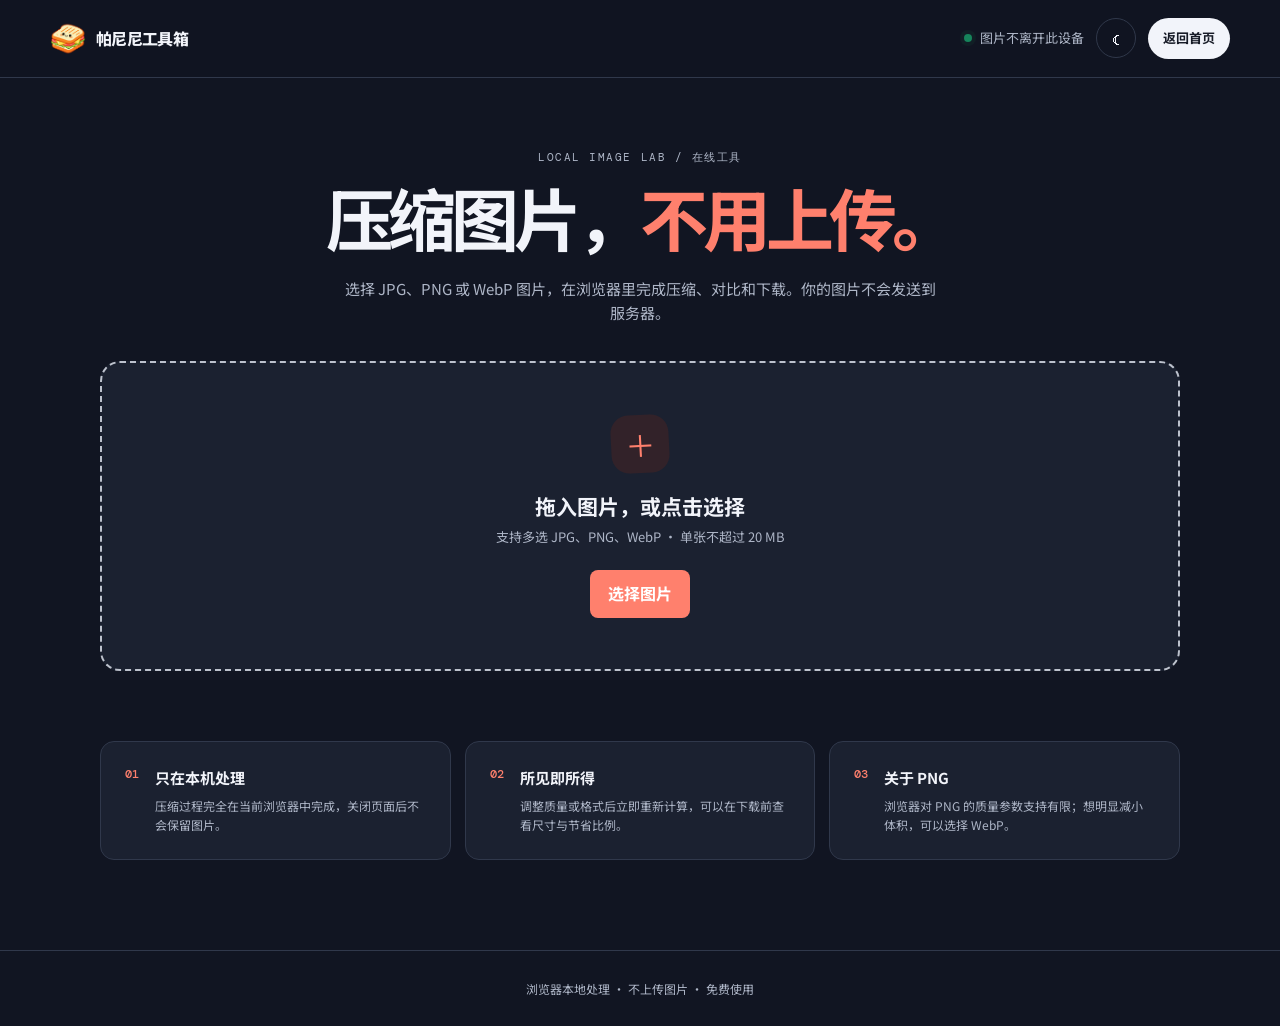
==== image-compressor/index.html @ 3cf8eb87 "Launch Panini tools hub" ====
<!doctype html>
<html lang="zh-CN" data-theme="dark">
<head>
  <meta charset="UTF-8"><meta name="viewport" content="width=device-width,initial-scale=1">
  <meta name="description" content="免费在线压缩 JPG、PNG 和 WebP 图片。图片仅在浏览器本地处理，不会上传服务器。">
  <title>在线图片压缩 · 帕尼尼工具箱</title>
  <link rel="icon" type="image/svg+xml" href="data:image/svg+xml,%3Csvg xmlns='http://www.w3.org/2000/svg' viewBox='0 0 64 64'%3E%3Crect width='64' height='64' rx='16' fill='%23d33f2b'/%3E%3Cpath d='M17 20h30v24H17z' fill='none' stroke='white' stroke-width='4'/%3E%3Cpath d='m20 40 9-10 7 7 5-6 6 9' fill='none' stroke='white' stroke-width='4'/%3E%3C/svg%3E">
  <link rel="preconnect" href="https://fonts.googleapis.com"><link rel="preconnect" href="https://fonts.gstatic.com" crossorigin>
  <link href="https://fonts.googleapis.com/css2?family=DM+Mono:wght@400;500&family=Noto+Sans+SC:wght@400;500;600;700;800&display=swap" rel="stylesheet"><link rel="stylesheet" href="style.css">
</head>
<body>
  <header class="tool-header"><a class="brand" href="../" aria-label="返回网站首页"><img src="../images/site-icon.png" alt=""><span>帕尼尼工具箱</span></a><div class="header-actions"><span class="privacy-badge"><i></i> 图片不离开此设备</span><button class="theme-toggle" type="button" aria-label="切换至白天模式"><span aria-hidden="true">☾</span></button><a class="back-link" href="../">返回首页</a></div></header>
  <main class="shell">
    <section class="intro"><p class="eyebrow">LOCAL IMAGE LAB / 在线工具</p><h1>压缩图片，<em>不用上传。</em></h1><p>选择 JPG、PNG 或 WebP 图片，在浏览器里完成压缩、对比和下载。你的图片不会发送到服务器。</p></section>
    <section class="workspace" aria-label="图片压缩工作区">
      <div class="drop-zone" id="dropZone" tabindex="0" role="button" aria-controls="fileInput"><input id="fileInput" type="file" accept="image/jpeg,image/png,image/webp" multiple><div class="drop-icon" aria-hidden="true">＋</div><h2>拖入图片，或点击选择</h2><p>支持多选 JPG、PNG、WebP · 单张不超过 20 MB</p><button class="select-button" type="button">选择图片</button></div>
      <div class="tool-panel" id="toolPanel" hidden>
        <div class="settings"><div class="setting"><div class="label-row"><label for="quality">压缩质量</label><output id="qualityValue" for="quality">80%</output></div><input id="quality" type="range" min="10" max="100" value="80"><div class="range-labels"><span>体积更小</span><span>画质更高</span></div></div><div class="setting"><label for="format">输出格式</label><select id="format"><option value="image/jpeg">JPEG · 通用</option><option value="image/webp">WebP · 体积更小</option><option value="image/png">PNG · 适合透明图</option></select></div><button class="add-more" id="addMore" type="button">＋ 继续添加</button></div>
        <div class="summary" aria-live="polite"><div><span>图片</span><strong id="fileCount">0 张</strong></div><div><span>原始大小</span><strong id="totalOriginal">0 B</strong></div><div><span>压缩后</span><strong id="totalCompressed">处理中</strong></div><div class="saved"><span>预计节省</span><strong id="totalSaved">—</strong></div></div>
        <div class="file-list" id="fileList"></div><div class="batch-actions"><button class="clear-button" id="clearAll" type="button">清空列表</button><button class="download-all" id="downloadAll" type="button">逐张下载全部图片</button></div>
      </div>
    </section>
    <section class="notes" aria-label="使用说明"><article><b>01</b><div><h2>只在本机处理</h2><p>压缩过程完全在当前浏览器中完成，关闭页面后不会保留图片。</p></div></article><article><b>02</b><div><h2>所见即所得</h2><p>调整质量或格式后立即重新计算，可以在下载前查看尺寸与节省比例。</p></div></article><article><b>03</b><div><h2>关于 PNG</h2><p>浏览器对 PNG 的质量参数支持有限；想明显减小体积，可以选择 WebP。</p></div></article></section>
  </main>
  <template id="fileCardTemplate"><article class="file-card"><div class="thumb-wrap"><img class="thumb" alt=""></div><div class="file-info"><div class="file-name-row"><h3 class="file-name"></h3><button class="remove" type="button" aria-label="移除图片">×</button></div><p class="dimensions"></p><div class="size-comparison"><span class="old-size"></span><i aria-hidden="true">→</i><strong class="new-size">处理中…</strong><em class="saving"></em></div><div class="progress"><span></span></div><p class="error" role="alert"></p></div><button class="download-one" type="button" disabled>下载</button></article></template>
  <footer>浏览器本地处理 · 不上传图片 · 免费使用</footer><script src="script.js"></script>
</body></html>
---- image-compressor/style.css ----
:root{--paper:#f8f7f4;--surface:#fff;--ink:#1b2030;--muted:#687083;--line:#e1e3e8;--accent:#d33f2b;--soft:#fff0eb;--navy:#16213c;--green:#16845b;--shadow:0 18px 50px #17203312}*{box-sizing:border-box}html{color-scheme:light}body{margin:0;background:var(--paper);color:var(--ink);font:16px/1.6 "Noto Sans SC",sans-serif}button,input,select{font:inherit}button{color:inherit}.tool-header{height:78px;padding:0 max(24px,calc((100vw - 1180px)/2));display:flex;align-items:center;justify-content:space-between;border-bottom:1px solid var(--line);background:#f8f7f4e8;backdrop-filter:blur(14px);position:sticky;top:0;z-index:10}.brand{display:flex;align-items:center;gap:10px;color:inherit;text-decoration:none;font-weight:800;letter-spacing:-.04em}.brand img{width:36px;height:36px}.header-actions{display:flex;align-items:center;gap:12px}.privacy-badge{display:flex;align-items:center;gap:8px;color:var(--muted);font-size:13px}.privacy-badge i{width:8px;height:8px;border-radius:50%;background:var(--green);box-shadow:0 0 0 4px #16845b18}.theme-toggle{width:40px;height:40px;border:1px solid var(--line);border-radius:50%;background:transparent;cursor:pointer}.back-link{padding:10px 15px;border-radius:999px;background:var(--ink);color:var(--paper);font-size:13px;font-weight:700;text-decoration:none}.shell{width:min(1080px,calc(100% - 40px));margin:auto}.intro{text-align:center;padding:72px 20px 36px}.eyebrow{margin:0 0 14px;color:var(--muted);font:11px "DM Mono",monospace;letter-spacing:.14em}.intro h1{margin:0;font-size:clamp(40px,6vw,68px);line-height:1.12;letter-spacing:-.075em}.intro h1 em{color:var(--accent);font-style:normal}.intro>p:last-child{max-width:600px;margin:22px auto 0;color:var(--muted);font-size:15px}.workspace{margin-bottom:70px}.drop-zone{min-height:310px;padding:44px 24px;display:flex;flex-direction:column;align-items:center;justify-content:center;border:2px dashed #bdc2cd;border-radius:20px;background:var(--surface);text-align:center;cursor:pointer;transition:.2s}.drop-zone:hover,.drop-zone.dragging,.drop-zone:focus-visible{border-color:var(--accent);background:var(--soft);outline:0}.drop-zone.dragging{transform:scale(1.008)}#fileInput{position:absolute;width:1px;height:1px;opacity:0;pointer-events:none}.drop-icon{width:58px;height:58px;display:grid;place-items:center;border-radius:18px;background:var(--soft);color:var(--accent);font-size:30px;transform:rotate(-3deg)}.drop-zone h2{margin:17px 0 4px;font-size:21px}.drop-zone p{margin:0;color:var(--muted);font-size:13px}.select-button{margin-top:22px;padding:11px 18px;border:0;border-radius:8px;background:var(--accent);color:#fff;font-weight:700;cursor:pointer}.tool-panel{border:1px solid var(--line);border-radius:20px;background:var(--surface);box-shadow:var(--shadow);overflow:hidden}.settings{padding:24px;display:grid;grid-template-columns:1.4fr .8fr auto;align-items:end;gap:24px;border-bottom:1px solid var(--line)}.setting label{display:block;margin-bottom:9px;font-size:13px;font-weight:700}.label-row{display:flex;justify-content:space-between}.label-row output{color:var(--accent);font:600 13px "DM Mono",monospace}.setting input{width:100%;accent-color:var(--accent)}.range-labels{display:flex;justify-content:space-between;color:var(--muted);font-size:10px}.setting select{width:100%;height:43px;padding:0 12px;border:1px solid var(--line);border-radius:8px;background:var(--paper);color:var(--ink)}.add-more{height:43px;padding:0 16px;border:1px solid var(--line);border-radius:8px;background:transparent;font-weight:700}.summary{display:grid;grid-template-columns:repeat(4,1fr);gap:1px;background:var(--line)}.summary div{padding:17px 22px;background:var(--paper)}.summary span,.summary strong{display:block}.summary span{color:var(--muted);font-size:11px}.summary strong{margin-top:2px;font:600 18px "DM Mono",monospace}.summary .saved strong{color:var(--green)}.file-list{padding:4px 24px}.file-card{min-height:128px;display:grid;grid-template-columns:100px 1fr auto;gap:18px;align-items:center;padding:20px 0;border-bottom:1px solid var(--line)}.thumb-wrap{width:100px;height:88px;border-radius:10px;overflow:hidden;background:var(--paper)}.thumb{width:100%;height:100%;object-fit:cover}.file-info{min-width:0}.file-name-row{display:flex;align-items:center}.file-name{margin:0;overflow:hidden;text-overflow:ellipsis;white-space:nowrap;font-size:15px}.remove{border:0;background:transparent;color:var(--muted);font-size:21px}.dimensions{margin:3px 0 7px;color:var(--muted);font-size:11px}.size-comparison{display:flex;align-items:center;gap:9px;font:12px "DM Mono",monospace}.old-size{color:var(--muted);text-decoration:line-through}.size-comparison i{font-style:normal}.saving{padding:2px 7px;border-radius:999px;background:#e9f8f1;color:var(--green);font:700 10px "Noto Sans SC"}.saving.negative{background:#fff0eb;color:var(--accent)}.progress{height:3px;margin-top:12px;overflow:hidden;background:var(--line)}.progress span{display:block;width:35%;height:100%;background:var(--accent);animation:loading .9s linear infinite}.ready .progress,.failed .progress{display:none}.error{margin:7px 0 0;color:var(--accent);font-size:12px}.download-one{padding:9px 15px;border:0;border-radius:8px;background:var(--navy);color:#fff;font-size:12px;font-weight:700}.download-one:disabled{opacity:.4}.batch-actions{padding:20px 24px;display:flex;justify-content:space-between;border-top:1px solid var(--line)}.clear-button,.download-all{padding:12px 18px;border-radius:8px;font-weight:700}.clear-button{border:1px solid var(--line);background:transparent}.download-all{border:0;background:var(--accent);color:#fff}.download-all:disabled{opacity:.45}.notes{display:grid;grid-template-columns:repeat(3,1fr);gap:14px;margin-bottom:90px}.notes article{display:flex;gap:16px;padding:24px;border:1px solid var(--line);border-radius:14px;background:var(--surface)}.notes b{color:var(--accent);font:500 12px "DM Mono"}.notes h2{margin:0 0 6px;font-size:15px}.notes p{margin:0;color:var(--muted);font-size:12px}footer{padding:28px;text-align:center;border-top:1px solid var(--line);color:var(--muted);font-size:12px}@keyframes loading{from{transform:translateX(-100%)}to{transform:translateX(300%)}}html[data-theme=dark]{color-scheme:dark;--paper:#111522;--surface:#1b2130;--ink:#f2f4fa;--muted:#aeb6c7;--line:#30384b;--accent:#ff806d;--soft:#322229;--navy:#f2f4fa;--shadow:none}html[data-theme=dark] .tool-header{background:#111522e8}html[data-theme=dark] .back-link,html[data-theme=dark] .download-one{color:#171b27}@media(max-width:760px){.tool-header{height:68px;padding:0 16px}.brand span,.privacy-badge{display:none}.shell{width:min(100% - 24px,600px)}.intro{padding:48px 8px 28px}.intro h1{font-size:42px}.settings{grid-template-columns:1fr}.summary{grid-template-columns:1fr 1fr}.file-card{grid-template-columns:76px 1fr}.thumb-wrap{width:76px;height:76px}.download-one{grid-column:2;width:max-content}.notes{grid-template-columns:1fr}.clear-button,.download-all{flex:1}.size-comparison{flex-wrap:wrap}}@media(max-width:420px){.intro h1{font-size:36px}.back-link{display:none}.batch-actions{flex-direction:column}}@media(prefers-reduced-motion:reduce){*{animation:none!important;transition:none!important}}
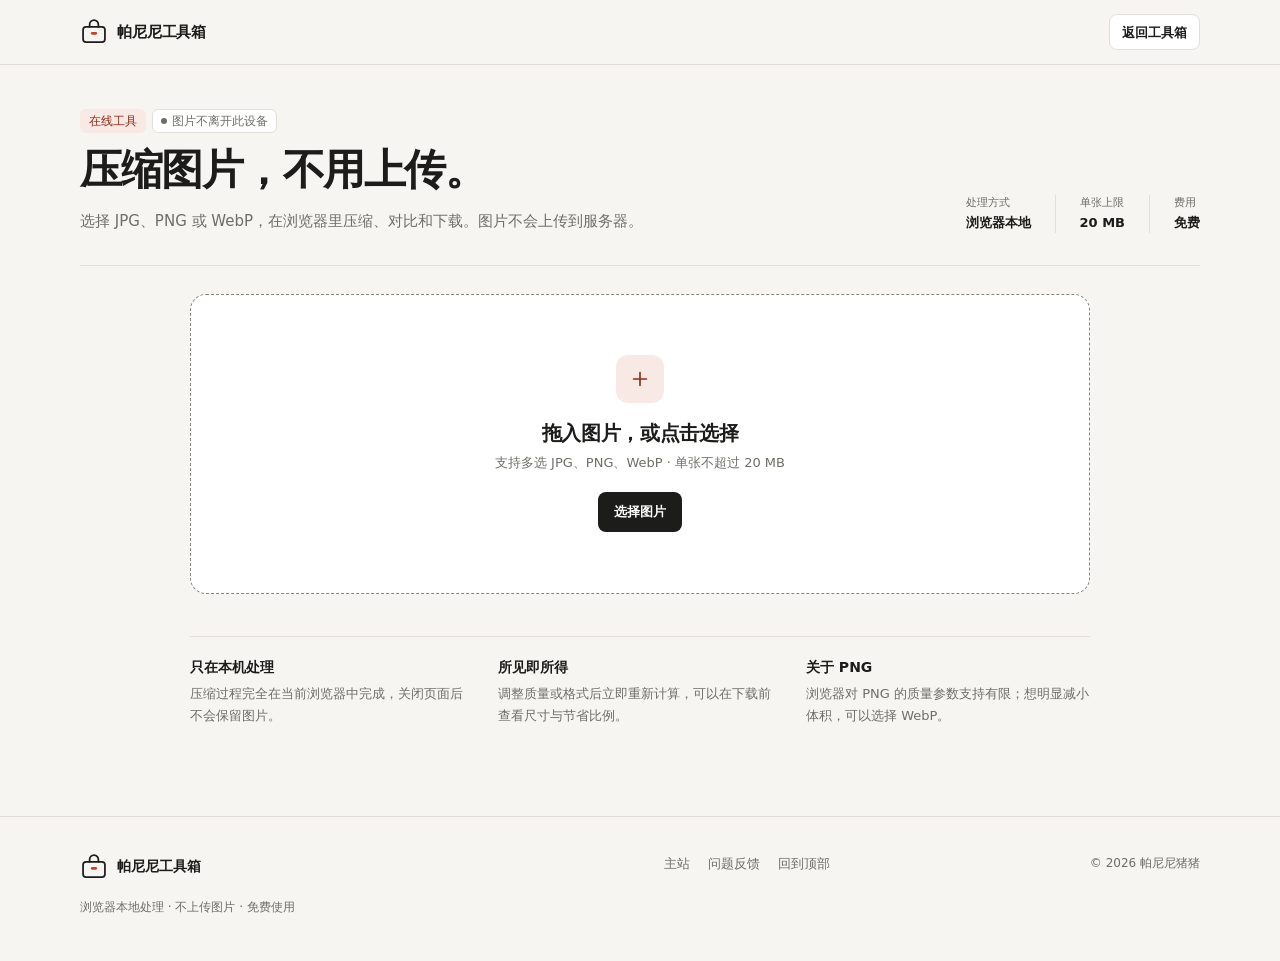
==== commit cb5b3da4: "Redesign toolbox: unified catalog, direct external download card, relative paths" ====
--- a/image-compressor/index.html
+++ b/image-compressor/index.html
@@ -1,27 +1,177 @@
 <!doctype html>
-<html lang="zh-CN" data-theme="dark">
+<html lang="zh-CN">
 <head>
-  <meta charset="UTF-8"><meta name="viewport" content="width=device-width,initial-scale=1">
+  <meta charset="utf-8">
+  <meta name="viewport" content="width=device-width, initial-scale=1">
+  <meta name="theme-color" content="#f6f5f1">
   <meta name="description" content="免费在线压缩 JPG、PNG 和 WebP 图片。图片仅在浏览器本地处理，不会上传服务器。">
-  <title>在线图片压缩 · 帕尼尼工具箱</title>
-  <link rel="icon" type="image/svg+xml" href="data:image/svg+xml,%3Csvg xmlns='http://www.w3.org/2000/svg' viewBox='0 0 64 64'%3E%3Crect width='64' height='64' rx='16' fill='%23d33f2b'/%3E%3Cpath d='M17 20h30v24H17z' fill='none' stroke='white' stroke-width='4'/%3E%3Cpath d='m20 40 9-10 7 7 5-6 6 9' fill='none' stroke='white' stroke-width='4'/%3E%3C/svg%3E">
-  <link rel="preconnect" href="https://fonts.googleapis.com"><link rel="preconnect" href="https://fonts.gstatic.com" crossorigin>
-  <link href="https://fonts.googleapis.com/css2?family=DM+Mono:wght@400;500&family=Noto+Sans+SC:wght@400;500;600;700;800&display=swap" rel="stylesheet"><link rel="stylesheet" href="style.css">
+  <title>本地图片压缩 · 帕尼尼工具箱</title>
+  <link rel="icon" type="image/svg+xml" href="../assets/favicon.svg">
+  <link rel="stylesheet" href="../assets/base.css">
+  <link rel="stylesheet" href="style.css">
 </head>
-<body>
-  <header class="tool-header"><a class="brand" href="../" aria-label="返回网站首页"><img src="../images/site-icon.png" alt=""><span>帕尼尼工具箱</span></a><div class="header-actions"><span class="privacy-badge"><i></i> 图片不离开此设备</span><button class="theme-toggle" type="button" aria-label="切换至白天模式"><span aria-hidden="true">☾</span></button><a class="back-link" href="../">返回首页</a></div></header>
-  <main class="shell">
-    <section class="intro"><p class="eyebrow">LOCAL IMAGE LAB / 在线工具</p><h1>压缩图片，<em>不用上传。</em></h1><p>选择 JPG、PNG 或 WebP 图片，在浏览器里完成压缩、对比和下载。你的图片不会发送到服务器。</p></section>
-    <section class="workspace" aria-label="图片压缩工作区">
-      <div class="drop-zone" id="dropZone" tabindex="0" role="button" aria-controls="fileInput"><input id="fileInput" type="file" accept="image/jpeg,image/png,image/webp" multiple><div class="drop-icon" aria-hidden="true">＋</div><h2>拖入图片，或点击选择</h2><p>支持多选 JPG、PNG、WebP · 单张不超过 20 MB</p><button class="select-button" type="button">选择图片</button></div>
+<body id="top">
+  <a class="skip-link" href="#workspace">跳到压缩工具</a>
+
+  <header class="site-header">
+    <div class="container">
+      <a class="brand" href="../" aria-label="帕尼尼工具箱首页">
+        <svg class="brand-mark" viewBox="0 0 32 32" fill="none" aria-hidden="true" focusable="false">
+          <rect x="3.5" y="10" width="25" height="17.5" rx="3.5" stroke="currentColor" stroke-width="2"/>
+          <path d="M11 10V7.5a5 5 0 0 1 10 0V10" stroke="currentColor" stroke-width="2" stroke-linecap="round"/>
+          <rect class="latch" x="12.5" y="16" width="7" height="3" rx="1.5"/>
+        </svg>
+        <span>帕尼尼工具箱</span>
+      </a>
+
+      <div class="header-right">
+        <a class="btn btn-secondary btn-sm" href="../">返回工具箱</a>
+      </div>
+    </div>
+  </header>
+
+  <main class="container tool-page">
+    <section class="tool-intro" aria-labelledby="tool-title">
+      <div class="tool-intro-copy">
+        <div class="tool-badges">
+          <span class="badge badge-accent">在线工具</span>
+          <span class="badge badge-dot">图片不离开此设备</span>
+        </div>
+        <h1 id="tool-title">压缩图片，不用上传。</h1>
+        <p>选择 JPG、PNG 或 WebP，在浏览器里压缩、对比和下载。图片不会上传到服务器。</p>
+      </div>
+      <dl class="tool-facts">
+        <div>
+          <dt>处理方式</dt>
+          <dd>浏览器本地</dd>
+        </div>
+        <div>
+          <dt>单张上限</dt>
+          <dd>20 MB</dd>
+        </div>
+        <div>
+          <dt>费用</dt>
+          <dd>免费</dd>
+        </div>
+      </dl>
+    </section>
+
+    <section class="workspace" id="workspace" aria-label="图片压缩工作区">
+      <div class="drop-zone" id="dropZone" tabindex="0" role="button" aria-controls="fileInput" aria-label="选择 JPG、PNG 或 WebP 图片">
+        <input id="fileInput" class="sr-only" type="file" name="images" accept="image/jpeg,image/png,image/webp" multiple tabindex="-1" aria-label="选择图片文件">
+        <span class="drop-icon" aria-hidden="true">
+          <svg viewBox="0 0 24 24" fill="none" stroke="currentColor" stroke-width="1.8" stroke-linecap="round" stroke-linejoin="round">
+            <path d="M12 5v14"></path>
+            <path d="M5 12h14"></path>
+          </svg>
+        </span>
+        <h2>拖入图片，或点击选择</h2>
+        <p>支持多选 JPG、PNG、WebP · 单张不超过 20 MB</p>
+        <span class="drop-cta" aria-hidden="true">选择图片</span>
+      </div>
+
       <div class="tool-panel" id="toolPanel" hidden>
-        <div class="settings"><div class="setting"><div class="label-row"><label for="quality">压缩质量</label><output id="qualityValue" for="quality">80%</output></div><input id="quality" type="range" min="10" max="100" value="80"><div class="range-labels"><span>体积更小</span><span>画质更高</span></div></div><div class="setting"><label for="format">输出格式</label><select id="format"><option value="image/jpeg">JPEG · 通用</option><option value="image/webp">WebP · 体积更小</option><option value="image/png">PNG · 适合透明图</option></select></div><button class="add-more" id="addMore" type="button">＋ 继续添加</button></div>
-        <div class="summary" aria-live="polite"><div><span>图片</span><strong id="fileCount">0 张</strong></div><div><span>原始大小</span><strong id="totalOriginal">0 B</strong></div><div><span>压缩后</span><strong id="totalCompressed">处理中</strong></div><div class="saved"><span>预计节省</span><strong id="totalSaved">—</strong></div></div>
-        <div class="file-list" id="fileList"></div><div class="batch-actions"><button class="clear-button" id="clearAll" type="button">清空列表</button><button class="download-all" id="downloadAll" type="button">逐张下载全部图片</button></div>
+        <div class="settings">
+          <div class="setting">
+            <div class="label-row">
+              <label for="quality">压缩质量</label>
+              <output id="qualityValue" for="quality">80%</output>
+            </div>
+            <input id="quality" name="quality" type="range" min="10" max="100" value="80">
+            <div class="range-labels">
+              <span>体积更小</span>
+              <span>画质更高</span>
+            </div>
+          </div>
+          <div class="setting">
+            <label for="format">输出格式</label>
+            <select id="format" name="format">
+              <option value="image/jpeg">JPEG · 通用</option>
+              <option value="image/webp">WebP · 体积更小</option>
+              <option value="image/png">PNG · 适合透明图</option>
+            </select>
+          </div>
+          <button class="btn btn-secondary add-more" id="addMore" type="button">＋ 继续添加</button>
+        </div>
+
+        <h2 class="sr-only">压缩结果</h2>
+
+        <div class="summary" aria-live="polite">
+          <div><span>图片</span><strong id="fileCount">0 张</strong></div>
+          <div><span>原始大小</span><strong id="totalOriginal">0 B</strong></div>
+          <div><span>压缩后</span><strong id="totalCompressed">处理中</strong></div>
+          <div><span>预计节省</span><strong id="totalSaved">—</strong></div>
+        </div>
+
+        <div class="file-list" id="fileList"></div>
+
+        <div class="batch-actions">
+          <button class="btn btn-ghost clear-button" id="clearAll" type="button">清空列表</button>
+          <button class="btn btn-primary download-all" id="downloadAll" type="button" disabled>逐张下载全部图片</button>
+        </div>
       </div>
     </section>
-    <section class="notes" aria-label="使用说明"><article><b>01</b><div><h2>只在本机处理</h2><p>压缩过程完全在当前浏览器中完成，关闭页面后不会保留图片。</p></div></article><article><b>02</b><div><h2>所见即所得</h2><p>调整质量或格式后立即重新计算，可以在下载前查看尺寸与节省比例。</p></div></article><article><b>03</b><div><h2>关于 PNG</h2><p>浏览器对 PNG 的质量参数支持有限；想明显减小体积，可以选择 WebP。</p></div></article></section>
+
+    <section class="notes" aria-label="使用说明">
+      <article>
+        <h2>只在本机处理</h2>
+        <p>压缩过程完全在当前浏览器中完成，关闭页面后不会保留图片。</p>
+      </article>
+      <article>
+        <h2>所见即所得</h2>
+        <p>调整质量或格式后立即重新计算，可以在下载前查看尺寸与节省比例。</p>
+      </article>
+      <article>
+        <h2>关于 PNG</h2>
+        <p>浏览器对 PNG 的质量参数支持有限；想明显减小体积，可以选择 WebP。</p>
+      </article>
+    </section>
   </main>
-  <template id="fileCardTemplate"><article class="file-card"><div class="thumb-wrap"><img class="thumb" alt=""></div><div class="file-info"><div class="file-name-row"><h3 class="file-name"></h3><button class="remove" type="button" aria-label="移除图片">×</button></div><p class="dimensions"></p><div class="size-comparison"><span class="old-size"></span><i aria-hidden="true">→</i><strong class="new-size">处理中…</strong><em class="saving"></em></div><div class="progress"><span></span></div><p class="error" role="alert"></p></div><button class="download-one" type="button" disabled>下载</button></article></template>
-  <footer>浏览器本地处理 · 不上传图片 · 免费使用</footer><script src="script.js"></script>
-</body></html>
+
+  <footer class="site-footer">
+    <div class="container">
+      <div>
+        <a class="footer-brand" href="../" aria-label="帕尼尼工具箱首页">
+          <svg class="brand-mark" viewBox="0 0 32 32" fill="none" aria-hidden="true" focusable="false">
+            <rect x="3.5" y="10" width="25" height="17.5" rx="3.5" stroke="currentColor" stroke-width="2"/>
+            <path d="M11 10V7.5a5 5 0 0 1 10 0V10" stroke="currentColor" stroke-width="2" stroke-linecap="round"/>
+            <rect class="latch" x="12.5" y="16" width="7" height="3" rx="1.5"/>
+          </svg>
+          <span>帕尼尼工具箱</span>
+        </a>
+        <p class="footer-note">浏览器本地处理 · 不上传图片 · 免费使用</p>
+      </div>
+      <div class="footer-links">
+        <a href="https://panini-pigs.cn/">主站</a>
+        <a href="mailto:2778934515@qq.com">问题反馈</a>
+        <a href="#top">回到顶部</a>
+      </div>
+      <p class="footer-copy">© 2026 帕尼尼猪猪</p>
+    </div>
+  </footer>
+
+  <template id="fileCardTemplate">
+    <article class="file-card">
+      <div class="thumb-wrap"><img class="thumb" alt="" width="72" height="72"></div>
+      <div class="file-info">
+        <div class="file-name-row">
+          <h3 class="file-name"></h3>
+          <button class="remove" type="button" aria-label="移除图片">×</button>
+        </div>
+        <p class="dimensions"></p>
+        <div class="size-comparison">
+          <span class="old-size"></span>
+          <i aria-hidden="true">→</i>
+          <strong class="new-size">处理中…</strong>
+          <em class="saving"></em>
+        </div>
+        <div class="progress"><span></span></div>
+        <p class="error" role="alert"></p>
+      </div>
+      <button class="btn btn-secondary btn-sm download-one" type="button" disabled>下载</button>
+    </article>
+  </template>
+
+  <script src="script.js"></script>
+</body>
+</html>
--- a/assets/base.css
+++ b/assets/base.css
@@ -0,0 +1,532 @@
+/* ============================================================
+   帕尼尼工具箱 · 共用设计系统
+   只放跨页面复用的令牌、排版、头部、底部和基础组件。
+   页面布局放在各自的 styles.css / style.css 里。
+   ============================================================ */
+
+:root {
+  color-scheme: light;
+
+  /* Color */
+  --bg: #f6f5f1;
+  --surface: #ffffff;
+  --surface-muted: #f0eee8;
+  --ink: #1c1c1a;
+  --ink-soft: #3a3a36;
+  --muted: #6e6e68;
+  --line: #e1dfd8;
+  --line-strong: #cfcbc1;
+  --line-control: #8a857a;
+  --accent: #c8402a;
+  --accent-hover: #a93220;
+  --accent-soft: #f8e9e4;
+  --accent-ink: #8f2c18;
+  --success: #2a6f50;
+  --success-soft: #e8f3ed;
+  --warning: #8a5d18;
+  --warning-soft: #fbf1df;
+
+  /* Type */
+  --font: "PingFang SC", "Hiragino Sans GB", "Microsoft YaHei", "Noto Sans SC",
+    system-ui, -apple-system, "Segoe UI", sans-serif;
+  --mono: "SFMono-Regular", Consolas, "Liberation Mono", Menlo, monospace;
+
+  /* Layout */
+  --container: 1120px;
+  --gutter: 24px;
+  --header-h: 64px;
+  --radius-sm: 8px;
+  --radius: 12px;
+  --radius-lg: 16px;
+  --ease: cubic-bezier(0.2, 0.6, 0.2, 1);
+}
+
+*,
+*::before,
+*::after {
+  box-sizing: border-box;
+}
+
+html {
+  scroll-behavior: smooth;
+  -webkit-text-size-adjust: 100%;
+}
+
+body {
+  margin: 0;
+  background: var(--bg);
+  color: var(--ink);
+  font-family: var(--font);
+  font-size: 15px;
+  line-height: 1.7;
+  -webkit-font-smoothing: antialiased;
+  text-rendering: optimizeLegibility;
+  -webkit-tap-highlight-color: rgba(200, 64, 42, 0.12);
+}
+
+button,
+a,
+input,
+select,
+label,
+[role="button"] {
+  touch-action: manipulation;
+}
+
+h1,
+h2,
+h3 {
+  text-wrap: balance;
+}
+
+section[id],
+main[id] {
+  scroll-margin-top: calc(var(--header-h) + 20px);
+}
+
+img,
+svg {
+  display: block;
+  max-width: 100%;
+}
+
+a {
+  color: inherit;
+  text-decoration: none;
+}
+
+button,
+input,
+select,
+textarea {
+  font: inherit;
+  color: inherit;
+}
+
+button {
+  cursor: pointer;
+}
+
+h1,
+h2,
+h3,
+h4,
+p,
+ul,
+ol,
+figure,
+dl,
+dd {
+  margin: 0;
+}
+
+ul,
+ol {
+  padding: 0;
+  list-style: none;
+}
+
+:focus-visible {
+  outline: 2px solid var(--accent);
+  outline-offset: 3px;
+  border-radius: 2px;
+}
+
+::selection {
+  background: var(--accent-soft);
+  color: var(--ink);
+}
+
+.container {
+  width: min(var(--container), calc(100% - var(--gutter) * 2));
+  margin-inline: auto;
+}
+
+.sr-only {
+  position: absolute;
+  width: 1px;
+  height: 1px;
+  padding: 0;
+  margin: -1px;
+  overflow: hidden;
+  clip: rect(0, 0, 0, 0);
+  white-space: nowrap;
+  border: 0;
+}
+
+.skip-link {
+  position: absolute;
+  top: -48px;
+  left: 16px;
+  z-index: 100;
+  padding: 10px 14px;
+  border-radius: var(--radius-sm);
+  background: var(--ink);
+  color: #fff;
+  font-size: 13px;
+  font-weight: 600;
+  transition: top 0.16s var(--ease);
+}
+
+.skip-link:focus {
+  top: 10px;
+}
+
+/* ---------- Header ---------- */
+
+.site-header {
+  position: sticky;
+  top: 0;
+  z-index: 50;
+  background: rgba(246, 245, 241, 0.94);
+  border-bottom: 1px solid var(--line);
+  backdrop-filter: blur(12px);
+}
+
+.site-header .container {
+  height: var(--header-h);
+  display: flex;
+  align-items: center;
+  gap: 16px;
+}
+
+.brand {
+  display: inline-flex;
+  align-items: center;
+  gap: 9px;
+  flex: none;
+  font-size: 15px;
+  font-weight: 600;
+  letter-spacing: -0.01em;
+  line-height: 1;
+}
+
+.brand-mark {
+  width: 28px;
+  height: 28px;
+  flex: none;
+  color: var(--ink);
+}
+
+.brand-mark .latch {
+  fill: var(--accent);
+}
+
+.header-right {
+  margin-left: auto;
+  display: flex;
+  align-items: center;
+  gap: 8px;
+}
+
+.site-nav {
+  display: flex;
+  align-items: center;
+  gap: 2px;
+}
+
+.site-nav a {
+  padding: 8px 10px;
+  border-radius: 6px;
+  color: var(--muted);
+  font-size: 13px;
+  line-height: 1.4;
+  transition: color 0.16s var(--ease), background-color 0.16s var(--ease);
+}
+
+.site-nav a:hover {
+  color: var(--ink);
+  background: var(--surface-muted);
+}
+
+.site-nav a[aria-current="page"] {
+  color: var(--ink);
+}
+
+/* ---------- Buttons ---------- */
+
+.btn {
+  display: inline-flex;
+  align-items: center;
+  justify-content: center;
+  gap: 8px;
+  height: 44px;
+  padding: 0 16px;
+  border: 1px solid transparent;
+  border-radius: 10px;
+  font-size: 14px;
+  font-weight: 600;
+  line-height: 1;
+  white-space: nowrap;
+  transition: background-color 0.16s var(--ease),
+    border-color 0.16s var(--ease), color 0.16s var(--ease);
+}
+
+.btn svg {
+  width: 16px;
+  height: 16px;
+  flex: none;
+}
+
+.btn-sm {
+  height: 36px;
+  padding: 0 12px;
+  border-radius: var(--radius-sm);
+  font-size: 13px;
+}
+
+.btn-primary {
+  background: var(--ink);
+  color: #fff;
+}
+
+.btn-primary:hover {
+  background: #000;
+}
+
+.btn-secondary {
+  background: var(--surface);
+  border-color: var(--line);
+  color: var(--ink);
+}
+
+.btn-secondary:hover {
+  border-color: var(--line-strong);
+  background: #fbfaf7;
+}
+
+.btn-ghost {
+  background: transparent;
+  color: var(--muted);
+}
+
+.btn-ghost:hover {
+  background: var(--surface-muted);
+  color: var(--ink);
+}
+
+.btn-block {
+  width: 100%;
+}
+
+.btn[disabled] {
+  opacity: 0.45;
+  cursor: not-allowed;
+}
+
+/* ---------- Badges & meta ---------- */
+
+.badge {
+  display: inline-flex;
+  align-items: center;
+  gap: 5px;
+  height: 24px;
+  padding: 0 8px;
+  border: 1px solid var(--line);
+  border-radius: 6px;
+  background: var(--surface);
+  color: var(--muted);
+  font-size: 12px;
+  font-weight: 500;
+  line-height: 1;
+  white-space: nowrap;
+}
+
+.badge-accent {
+  border-color: transparent;
+  background: var(--accent-soft);
+  color: var(--accent-ink);
+}
+
+.badge-success {
+  border-color: transparent;
+  background: var(--success-soft);
+  color: var(--success);
+}
+
+.badge-warning {
+  border-color: transparent;
+  background: var(--warning-soft);
+  color: var(--warning);
+}
+
+.badge-dot::before {
+  content: "";
+  width: 6px;
+  height: 6px;
+  border-radius: 50%;
+  background: currentColor;
+  flex: none;
+}
+
+.meta {
+  display: flex;
+  flex-wrap: wrap;
+  align-items: center;
+  gap: 6px 14px;
+  color: var(--muted);
+  font-size: 12px;
+  line-height: 1.5;
+  font-variant-numeric: tabular-nums;
+}
+
+.meta span {
+  white-space: nowrap;
+}
+
+/* ---------- Tool icon ---------- */
+
+.tool-icon {
+  width: 48px;
+  height: 48px;
+  flex: none;
+  display: grid;
+  place-items: center;
+  border-radius: 12px;
+  background: var(--accent-soft);
+  color: var(--accent-ink);
+}
+
+.tool-icon svg {
+  width: 24px;
+  height: 24px;
+}
+
+.tool-icon-lg {
+  width: 56px;
+  height: 56px;
+  border-radius: 14px;
+}
+
+.tool-icon-lg svg {
+  width: 28px;
+  height: 28px;
+}
+
+/* ---------- Footer ---------- */
+
+.site-footer {
+  margin-top: 88px;
+  padding: 36px 0 44px;
+  border-top: 1px solid var(--line);
+}
+
+.site-footer .container {
+  display: grid;
+  grid-template-columns: minmax(0, 1.4fr) minmax(0, 1fr) auto;
+  gap: 28px;
+  align-items: start;
+}
+
+.footer-brand {
+  display: inline-flex;
+  align-items: center;
+  gap: 9px;
+  font-size: 14px;
+  font-weight: 600;
+}
+
+.footer-note {
+  margin-top: 8px;
+  color: var(--muted);
+  font-size: 12px;
+  line-height: 1.6;
+}
+
+.footer-links {
+  display: flex;
+  flex-wrap: wrap;
+  gap: 8px 18px;
+  color: var(--muted);
+  font-size: 13px;
+}
+
+.footer-links a:hover {
+  color: var(--ink);
+  text-decoration: underline;
+  text-underline-offset: 3px;
+}
+
+.footer-copy {
+  color: var(--muted);
+  font-size: 12px;
+  white-space: nowrap;
+}
+
+/* ---------- Shared content ---------- */
+
+.fineprint {
+  color: var(--muted);
+  font-size: 12px;
+  line-height: 1.7;
+}
+
+.fineprint a {
+  color: var(--ink);
+  text-decoration: underline;
+  text-underline-offset: 3px;
+}
+
+.notice {
+  padding: 14px 16px;
+  border: 1px solid var(--line);
+  border-radius: var(--radius-sm);
+  background: var(--surface);
+  color: var(--muted);
+  font-size: 13px;
+  line-height: 1.7;
+}
+
+.notice strong {
+  color: var(--ink);
+  font-weight: 600;
+}
+
+/* ---------- Responsive ---------- */
+
+@media (max-width: 760px) {
+  :root {
+    --gutter: 16px;
+  }
+
+  .site-header .container {
+    gap: 10px;
+  }
+
+  .site-nav {
+    display: none;
+  }
+
+  .site-footer {
+    margin-top: 64px;
+  }
+
+  .site-footer .container {
+    grid-template-columns: 1fr;
+    gap: 20px;
+  }
+
+  .footer-copy {
+    white-space: normal;
+  }
+}
+
+@media (max-width: 380px) {
+  .brand span {
+    display: none;
+  }
+}
+
+@media (prefers-reduced-motion: reduce) {
+  html {
+    scroll-behavior: auto;
+  }
+
+  *,
+  *::before,
+  *::after {
+    animation-duration: 0.01ms !important;
+    animation-iteration-count: 1 !important;
+    transition-duration: 0.01ms !important;
+  }
+}
--- a/image-compressor/style.css
+++ b/image-compressor/style.css
@@ -1 +1,600 @@
-:root{--paper:#f8f7f4;--surface:#fff;--ink:#1b2030;--muted:#687083;--line:#e1e3e8;--accent:#d33f2b;--soft:#fff0eb;--navy:#16213c;--green:#16845b;--shadow:0 18px 50px #17203312}*{box-sizing:border-box}html{color-scheme:light}body{margin:0;background:var(--paper);color:var(--ink);font:16px/1.6 "Noto Sans SC",sans-serif}button,input,select{font:inherit}button{color:inherit}.tool-header{height:78px;padding:0 max(24px,calc((100vw - 1180px)/2));display:flex;align-items:center;justify-content:space-between;border-bottom:1px solid var(--line);background:#f8f7f4e8;backdrop-filter:blur(14px);position:sticky;top:0;z-index:10}.brand{display:flex;align-items:center;gap:10px;color:inherit;text-decoration:none;font-weight:800;letter-spacing:-.04em}.brand img{width:36px;height:36px}.header-actions{display:flex;align-items:center;gap:12px}.privacy-badge{display:flex;align-items:center;gap:8px;color:var(--muted);font-size:13px}.privacy-badge i{width:8px;height:8px;border-radius:50%;background:var(--green);box-shadow:0 0 0 4px #16845b18}.theme-toggle{width:40px;height:40px;border:1px solid var(--line);border-radius:50%;background:transparent;cursor:pointer}.back-link{padding:10px 15px;border-radius:999px;background:var(--ink);color:var(--paper);font-size:13px;font-weight:700;text-decoration:none}.shell{width:min(1080px,calc(100% - 40px));margin:auto}.intro{text-align:center;padding:72px 20px 36px}.eyebrow{margin:0 0 14px;color:var(--muted);font:11px "DM Mono",monospace;letter-spacing:.14em}.intro h1{margin:0;font-size:clamp(40px,6vw,68px);line-height:1.12;letter-spacing:-.075em}.intro h1 em{color:var(--accent);font-style:normal}.intro>p:last-child{max-width:600px;margin:22px auto 0;color:var(--muted);font-size:15px}.workspace{margin-bottom:70px}.drop-zone{min-height:310px;padding:44px 24px;display:flex;flex-direction:column;align-items:center;justify-content:center;border:2px dashed #bdc2cd;border-radius:20px;background:var(--surface);text-align:center;cursor:pointer;transition:.2s}.drop-zone:hover,.drop-zone.dragging,.drop-zone:focus-visible{border-color:var(--accent);background:var(--soft);outline:0}.drop-zone.dragging{transform:scale(1.008)}#fileInput{position:absolute;width:1px;height:1px;opacity:0;pointer-events:none}.drop-icon{width:58px;height:58px;display:grid;place-items:center;border-radius:18px;background:var(--soft);color:var(--accent);font-size:30px;transform:rotate(-3deg)}.drop-zone h2{margin:17px 0 4px;font-size:21px}.drop-zone p{margin:0;color:var(--muted);font-size:13px}.select-button{margin-top:22px;padding:11px 18px;border:0;border-radius:8px;background:var(--accent);color:#fff;font-weight:700;cursor:pointer}.tool-panel{border:1px solid var(--line);border-radius:20px;background:var(--surface);box-shadow:var(--shadow);overflow:hidden}.settings{padding:24px;display:grid;grid-template-columns:1.4fr .8fr auto;align-items:end;gap:24px;border-bottom:1px solid var(--line)}.setting label{display:block;margin-bottom:9px;font-size:13px;font-weight:700}.label-row{display:flex;justify-content:space-between}.label-row output{color:var(--accent);font:600 13px "DM Mono",monospace}.setting input{width:100%;accent-color:var(--accent)}.range-labels{display:flex;justify-content:space-between;color:var(--muted);font-size:10px}.setting select{width:100%;height:43px;padding:0 12px;border:1px solid var(--line);border-radius:8px;background:var(--paper);color:var(--ink)}.add-more{height:43px;padding:0 16px;border:1px solid var(--line);border-radius:8px;background:transparent;font-weight:700}.summary{display:grid;grid-template-columns:repeat(4,1fr);gap:1px;background:var(--line)}.summary div{padding:17px 22px;background:var(--paper)}.summary span,.summary strong{display:block}.summary span{color:var(--muted);font-size:11px}.summary strong{margin-top:2px;font:600 18px "DM Mono",monospace}.summary .saved strong{color:var(--green)}.file-list{padding:4px 24px}.file-card{min-height:128px;display:grid;grid-template-columns:100px 1fr auto;gap:18px;align-items:center;padding:20px 0;border-bottom:1px solid var(--line)}.thumb-wrap{width:100px;height:88px;border-radius:10px;overflow:hidden;background:var(--paper)}.thumb{width:100%;height:100%;object-fit:cover}.file-info{min-width:0}.file-name-row{display:flex;align-items:center}.file-name{margin:0;overflow:hidden;text-overflow:ellipsis;white-space:nowrap;font-size:15px}.remove{border:0;background:transparent;color:var(--muted);font-size:21px}.dimensions{margin:3px 0 7px;color:var(--muted);font-size:11px}.size-comparison{display:flex;align-items:center;gap:9px;font:12px "DM Mono",monospace}.old-size{color:var(--muted);text-decoration:line-through}.size-comparison i{font-style:normal}.saving{padding:2px 7px;border-radius:999px;background:#e9f8f1;color:var(--green);font:700 10px "Noto Sans SC"}.saving.negative{background:#fff0eb;color:var(--accent)}.progress{height:3px;margin-top:12px;overflow:hidden;background:var(--line)}.progress span{display:block;width:35%;height:100%;background:var(--accent);animation:loading .9s linear infinite}.ready .progress,.failed .progress{display:none}.error{margin:7px 0 0;color:var(--accent);font-size:12px}.download-one{padding:9px 15px;border:0;border-radius:8px;background:var(--navy);color:#fff;font-size:12px;font-weight:700}.download-one:disabled{opacity:.4}.batch-actions{padding:20px 24px;display:flex;justify-content:space-between;border-top:1px solid var(--line)}.clear-button,.download-all{padding:12px 18px;border-radius:8px;font-weight:700}.clear-button{border:1px solid var(--line);background:transparent}.download-all{border:0;background:var(--accent);color:#fff}.download-all:disabled{opacity:.45}.notes{display:grid;grid-template-columns:repeat(3,1fr);gap:14px;margin-bottom:90px}.notes article{display:flex;gap:16px;padding:24px;border:1px solid var(--line);border-radius:14px;background:var(--surface)}.notes b{color:var(--accent);font:500 12px "DM Mono"}.notes h2{margin:0 0 6px;font-size:15px}.notes p{margin:0;color:var(--muted);font-size:12px}footer{padding:28px;text-align:center;border-top:1px solid var(--line);color:var(--muted);font-size:12px}@keyframes loading{from{transform:translateX(-100%)}to{transform:translateX(300%)}}html[data-theme=dark]{color-scheme:dark;--paper:#111522;--surface:#1b2130;--ink:#f2f4fa;--muted:#aeb6c7;--line:#30384b;--accent:#ff806d;--soft:#322229;--navy:#f2f4fa;--shadow:none}html[data-theme=dark] .tool-header{background:#111522e8}html[data-theme=dark] .back-link,html[data-theme=dark] .download-one{color:#171b27}@media(max-width:760px){.tool-header{height:68px;padding:0 16px}.brand span,.privacy-badge{display:none}.shell{width:min(100% - 24px,600px)}.intro{padding:48px 8px 28px}.intro h1{font-size:42px}.settings{grid-template-columns:1fr}.summary{grid-template-columns:1fr 1fr}.file-card{grid-template-columns:76px 1fr}.thumb-wrap{width:76px;height:76px}.download-one{grid-column:2;width:max-content}.notes{grid-template-columns:1fr}.clear-button,.download-all{flex:1}.size-comparison{flex-wrap:wrap}}@media(max-width:420px){.intro h1{font-size:36px}.back-link{display:none}.batch-actions{flex-direction:column}}@media(prefers-reduced-motion:reduce){*{animation:none!important;transition:none!important}}
+/* ============================================================
+   本地图片压缩 · 在线工具页
+   ============================================================ */
+
+.tool-page {
+  padding-top: 44px;
+}
+
+/* ---------- Intro ---------- */
+
+.tool-intro {
+  display: grid;
+  grid-template-columns: minmax(0, 1fr) auto;
+  gap: 48px;
+  align-items: end;
+  padding-bottom: 30px;
+  border-bottom: 1px solid var(--line);
+}
+
+.tool-intro-copy {
+  max-width: 700px;
+}
+
+.tool-badges {
+  display: flex;
+  flex-wrap: wrap;
+  gap: 6px;
+  margin-bottom: 10px;
+}
+
+.tool-intro h1 {
+  font-size: clamp(32px, 4.4vw, 42px);
+  font-weight: 600;
+  line-height: 1.3;
+  letter-spacing: -0.035em;
+}
+
+.tool-intro-copy > p {
+  max-width: 620px;
+  margin-top: 10px;
+  color: var(--muted);
+  font-size: 15px;
+  line-height: 1.8;
+}
+
+.tool-facts {
+  display: flex;
+  align-items: flex-start;
+  gap: 24px;
+  padding-bottom: 2px;
+}
+
+.tool-facts > div + div {
+  padding-left: 24px;
+  border-left: 1px solid var(--line);
+}
+
+.tool-facts dt {
+  color: var(--muted);
+  font-size: 11px;
+  line-height: 1.5;
+}
+
+.tool-facts dd {
+  margin-top: 2px;
+  font-size: 13px;
+  font-weight: 600;
+  line-height: 1.5;
+  white-space: nowrap;
+}
+
+/* ---------- Workspace ---------- */
+
+.workspace {
+  max-width: 900px;
+  margin: 28px auto 0;
+}
+
+.drop-zone {
+  min-height: 300px;
+  padding: 40px 24px;
+  display: flex;
+  flex-direction: column;
+  align-items: center;
+  justify-content: center;
+  border: 1.5px dashed var(--line-control);
+  border-radius: var(--radius-lg);
+  background: var(--surface);
+  text-align: center;
+  cursor: pointer;
+  transition: border-color 0.16s var(--ease), background-color 0.16s var(--ease);
+}
+
+.drop-zone:hover {
+  border-color: var(--accent);
+}
+
+.drop-zone.dragging {
+  border-color: var(--accent);
+  background: var(--accent-soft);
+}
+
+.drop-zone[hidden] {
+  display: none;
+}
+
+.drop-icon {
+  width: 48px;
+  height: 48px;
+  display: grid;
+  place-items: center;
+  margin-bottom: 16px;
+  border-radius: 12px;
+  background: var(--accent-soft);
+  color: var(--accent-ink);
+}
+
+.drop-icon svg {
+  width: 22px;
+  height: 22px;
+}
+
+.drop-zone h2 {
+  font-size: 20px;
+  font-weight: 600;
+  line-height: 1.4;
+  letter-spacing: -0.015em;
+}
+
+.drop-zone p {
+  margin-top: 6px;
+  color: var(--muted);
+  font-size: 13px;
+  line-height: 1.6;
+}
+
+.drop-cta {
+  display: inline-flex;
+  align-items: center;
+  justify-content: center;
+  height: 40px;
+  margin-top: 18px;
+  padding: 0 16px;
+  border-radius: var(--radius-sm);
+  background: var(--ink);
+  color: #fff;
+  font-size: 13px;
+  font-weight: 600;
+  line-height: 1;
+  transition: background-color 0.16s var(--ease);
+}
+
+.drop-zone:hover .drop-cta {
+  background: #000;
+}
+
+/* ---------- Panel ---------- */
+
+.tool-panel {
+  padding: 22px;
+  border: 1px solid var(--line);
+  border-radius: var(--radius-lg);
+  background: var(--surface);
+}
+
+.settings {
+  display: grid;
+  grid-template-columns: minmax(0, 1fr) 210px auto;
+  gap: 24px;
+  align-items: end;
+  padding-bottom: 18px;
+  border-bottom: 1px solid var(--line);
+}
+
+.setting {
+  min-width: 0;
+}
+
+.setting > label,
+.label-row label {
+  display: block;
+  color: var(--ink);
+  font-size: 13px;
+  font-weight: 600;
+  line-height: 1.5;
+}
+
+.label-row {
+  display: flex;
+  align-items: baseline;
+  justify-content: space-between;
+  gap: 12px;
+}
+
+.label-row output {
+  color: var(--muted);
+  font-size: 12px;
+  font-variant-numeric: tabular-nums;
+}
+
+input[type="range"] {
+  -webkit-appearance: none;
+  appearance: none;
+  width: 100%;
+  height: 4px;
+  margin: 14px 0 0;
+  border-radius: 999px;
+  background: linear-gradient(
+    90deg,
+    var(--ink) 0 var(--quality, 80%),
+    var(--line) var(--quality, 80%) 100%
+  );
+  outline-offset: 4px;
+}
+
+input[type="range"]::-webkit-slider-thumb {
+  -webkit-appearance: none;
+  width: 16px;
+  height: 16px;
+  border: 3px solid var(--surface);
+  border-radius: 50%;
+  background: var(--ink);
+  box-shadow: 0 0 0 1px var(--line-strong);
+  cursor: pointer;
+}
+
+input[type="range"]::-moz-range-thumb {
+  width: 12px;
+  height: 12px;
+  border: 3px solid var(--surface);
+  border-radius: 50%;
+  background: var(--ink);
+  box-shadow: 0 0 0 1px var(--line-strong);
+  cursor: pointer;
+}
+
+.range-labels {
+  display: flex;
+  justify-content: space-between;
+  margin-top: 5px;
+  color: var(--muted);
+  font-size: 11px;
+  line-height: 1.5;
+}
+
+.setting select {
+  width: 100%;
+  height: 40px;
+  margin-top: 8px;
+  padding: 0 10px;
+  border: 1px solid var(--line-control);
+  border-radius: var(--radius-sm);
+  background: var(--surface);
+  font-size: 13px;
+  cursor: pointer;
+}
+
+.setting select:hover {
+  border-color: var(--ink-soft);
+}
+
+.setting select:focus {
+  border-color: var(--ink);
+  box-shadow: 0 0 0 3px rgba(28, 28, 26, 0.08);
+}
+
+.setting select:focus-visible {
+  outline: 2px solid var(--accent);
+  outline-offset: 2px;
+}
+
+.add-more {
+  height: 40px;
+  white-space: nowrap;
+}
+
+/* ---------- Summary ---------- */
+
+.summary {
+  display: grid;
+  grid-template-columns: repeat(4, minmax(0, 1fr));
+  gap: 16px;
+  padding: 16px 0;
+  border-bottom: 1px solid var(--line);
+}
+
+.summary span {
+  display: block;
+  color: var(--muted);
+  font-size: 11px;
+  line-height: 1.5;
+}
+
+.summary strong {
+  display: block;
+  margin-top: 2px;
+  font-size: 16px;
+  font-weight: 600;
+  line-height: 1.4;
+  font-variant-numeric: tabular-nums;
+}
+
+.summary .saved strong {
+  color: var(--success);
+}
+
+/* ---------- File list ---------- */
+
+.file-list {
+  margin-top: 2px;
+}
+
+.file-card {
+  display: grid;
+  grid-template-columns: 72px minmax(0, 1fr) auto;
+  gap: 14px;
+  align-items: center;
+  padding: 14px 0;
+  border-bottom: 1px solid var(--line);
+}
+
+.file-card:last-child {
+  border-bottom: 0;
+}
+
+.thumb-wrap {
+  width: 72px;
+  height: 72px;
+  overflow: hidden;
+  border: 1px solid var(--line);
+  border-radius: 10px;
+  background: var(--surface-muted);
+}
+
+.thumb {
+  width: 100%;
+  height: 100%;
+  object-fit: cover;
+}
+
+.file-info {
+  min-width: 0;
+}
+
+.file-name-row {
+  display: flex;
+  align-items: flex-start;
+  justify-content: space-between;
+  gap: 8px;
+}
+
+.file-name {
+  min-width: 0;
+  font-size: 14px;
+  font-weight: 600;
+  line-height: 1.5;
+  overflow-wrap: anywhere;
+}
+
+.remove {
+  width: 28px;
+  height: 28px;
+  flex: none;
+  display: grid;
+  place-items: center;
+  border: 0;
+  border-radius: 6px;
+  background: transparent;
+  color: var(--muted);
+  font-size: 18px;
+  line-height: 1;
+  transition: background-color 0.16s var(--ease), color 0.16s var(--ease);
+}
+
+.remove:hover {
+  background: var(--surface-muted);
+  color: var(--ink);
+}
+
+.dimensions {
+  margin-top: 2px;
+  color: var(--muted);
+  font-size: 11px;
+  line-height: 1.5;
+}
+
+.size-comparison {
+  display: flex;
+  flex-wrap: wrap;
+  align-items: baseline;
+  gap: 6px;
+  margin-top: 6px;
+  font-size: 12px;
+  line-height: 1.5;
+  font-variant-numeric: tabular-nums;
+}
+
+.size-comparison i {
+  color: var(--muted);
+  font-style: normal;
+}
+
+.old-size {
+  color: var(--muted);
+}
+
+.new-size {
+  color: var(--ink);
+  font-weight: 600;
+}
+
+.saving {
+  color: var(--success);
+  font-style: normal;
+}
+
+.saving.negative {
+  color: var(--warning);
+}
+
+.progress {
+  height: 3px;
+  margin-top: 8px;
+  overflow: hidden;
+  border-radius: 999px;
+  background: var(--surface-muted);
+}
+
+.progress span {
+  display: block;
+  width: 100%;
+  height: 100%;
+  background: var(--accent);
+  transform: scaleX(0.35);
+  transform-origin: left;
+  transition: transform 0.3s var(--ease), background-color 0.3s var(--ease);
+}
+
+.file-card.ready .progress span {
+  background: var(--success);
+  transform: scaleX(1);
+}
+
+.file-card.failed .progress span {
+  background: var(--warning);
+}
+
+.error {
+  margin-top: 5px;
+  color: var(--warning);
+  font-size: 12px;
+  line-height: 1.5;
+}
+
+.error:empty {
+  display: none;
+}
+
+.download-one {
+  height: 36px;
+}
+
+.batch-actions {
+  display: flex;
+  align-items: center;
+  justify-content: space-between;
+  gap: 12px;
+  margin-top: 16px;
+  padding-top: 16px;
+  border-top: 1px solid var(--line);
+}
+
+.clear-button {
+  padding: 0 10px;
+}
+
+/* ---------- Notes ---------- */
+
+.notes {
+  max-width: 900px;
+  margin: 42px auto 0;
+  padding-top: 20px;
+  display: grid;
+  grid-template-columns: repeat(3, minmax(0, 1fr));
+  gap: 24px;
+  border-top: 1px solid var(--line);
+}
+
+.notes h2 {
+  font-size: 14px;
+  font-weight: 600;
+  line-height: 1.5;
+}
+
+.notes p {
+  margin-top: 5px;
+  color: var(--muted);
+  font-size: 13px;
+  line-height: 1.75;
+}
+
+/* ---------- Responsive ---------- */
+
+@media (max-width: 960px) {
+  .tool-intro {
+    grid-template-columns: 1fr;
+    gap: 22px;
+    align-items: start;
+  }
+
+  .tool-facts {
+    padding-top: 16px;
+    border-top: 1px solid var(--line);
+  }
+
+  .settings {
+    grid-template-columns: minmax(0, 1fr) 210px;
+  }
+
+  .add-more {
+    grid-column: 1 / -1;
+    justify-self: start;
+  }
+}
+
+@media (max-width: 700px) {
+  .tool-page {
+    padding-top: 30px;
+  }
+
+  .tool-intro h1 {
+    font-size: 32px;
+  }
+
+  .tool-facts {
+    display: grid;
+    grid-template-columns: repeat(3, minmax(0, 1fr));
+    gap: 12px;
+  }
+
+  .tool-facts > div + div {
+    padding-left: 12px;
+  }
+
+  .settings {
+    grid-template-columns: 1fr;
+    gap: 18px;
+  }
+
+  .add-more {
+    grid-column: auto;
+    width: 100%;
+  }
+
+  .summary {
+    grid-template-columns: repeat(2, minmax(0, 1fr));
+    gap: 12px;
+  }
+
+  .file-card {
+    grid-template-columns: 56px minmax(0, 1fr);
+    align-items: start;
+  }
+
+  .thumb-wrap {
+    width: 56px;
+    height: 56px;
+  }
+
+  .download-one {
+    grid-column: 2;
+    justify-self: start;
+    margin-top: 2px;
+  }
+
+  .batch-actions {
+    flex-direction: column-reverse;
+    align-items: stretch;
+  }
+
+  .batch-actions .btn {
+    width: 100%;
+  }
+
+  .notes {
+    grid-template-columns: 1fr;
+    gap: 18px;
+  }
+}
+
+@media (max-width: 420px) {
+  .drop-zone {
+    min-height: 260px;
+    padding: 32px 18px;
+  }
+
+  .tool-panel {
+    padding: 16px;
+  }
+}
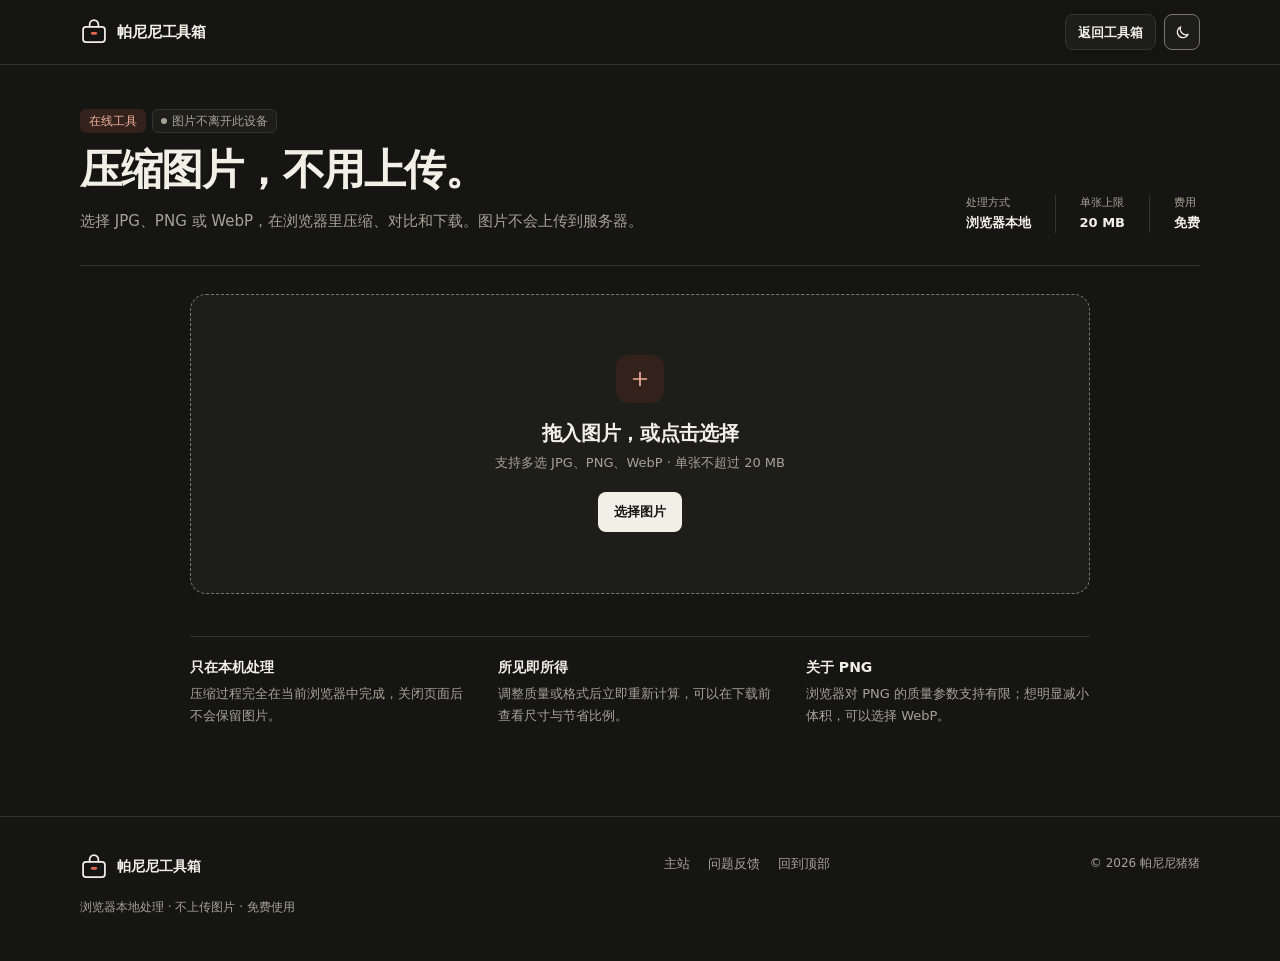
==== commit 831a2c6e: "Add dark mode: light/dark/system toggle, dark default, persisted" ====
--- a/image-compressor/index.html
+++ b/image-compressor/index.html
@@ -1,9 +1,28 @@
 <!doctype html>
-<html lang="zh-CN">
+<html lang="zh-CN" data-theme="dark" data-theme-mode="dark">
 <head>
   <meta charset="utf-8">
   <meta name="viewport" content="width=device-width, initial-scale=1">
-  <meta name="theme-color" content="#f6f5f1">
+  <meta name="theme-color" content="#151513">
+  <script>
+    (function () {
+      try {
+        var key = "panini-tools-theme";
+        var mode = localStorage.getItem(key);
+        if (mode !== "light" && mode !== "dark" && mode !== "system") mode = "dark";
+        var dark = mode === "system"
+          ? (window.matchMedia ? window.matchMedia("(prefers-color-scheme: dark)").matches : true)
+          : mode === "dark";
+        document.documentElement.dataset.theme = dark ? "dark" : "light";
+        document.documentElement.dataset.themeMode = mode;
+        var meta = document.querySelector('meta[name="theme-color"]');
+        if (meta) meta.setAttribute("content", dark ? "#151513" : "#f6f5f1");
+      } catch (error) {
+        document.documentElement.dataset.theme = "dark";
+        document.documentElement.dataset.themeMode = "dark";
+      }
+    })();
+  </script>
   <meta name="description" content="免费在线压缩 JPG、PNG 和 WebP 图片。图片仅在浏览器本地处理，不会上传服务器。">
   <title>本地图片压缩 · 帕尼尼工具箱</title>
   <link rel="icon" type="image/svg+xml" href="../assets/favicon.svg">
@@ -26,6 +45,39 @@
 
       <div class="header-right">
         <a class="btn btn-secondary btn-sm" href="../">返回工具箱</a>
+        <div class="theme-control">
+          <span class="sr-only" data-theme-status role="status" aria-live="polite"></span>
+          <button class="theme-toggle" type="button" data-theme-toggle aria-label="打开主题选择" aria-expanded="false" aria-controls="theme-menu" title="主题">
+            <svg class="icon icon-sun" viewBox="0 0 24 24" fill="none" stroke="currentColor" stroke-width="1.8" stroke-linecap="round" aria-hidden="true">
+              <circle cx="12" cy="12" r="4"></circle>
+              <path d="M12 2v2M12 20v2M4.9 4.9l1.4 1.4M17.7 17.7l1.4 1.4M2 12h2M20 12h2M4.9 19.1l1.4-1.4M17.7 6.3l1.4-1.4"></path>
+            </svg>
+            <svg class="icon icon-moon" viewBox="0 0 24 24" fill="none" stroke="currentColor" stroke-width="1.8" stroke-linecap="round" stroke-linejoin="round" aria-hidden="true">
+              <path d="M20 14.5A8 8 0 0 1 9.5 4a8 8 0 1 0 10.5 10.5Z"></path>
+            </svg>
+            <svg class="icon icon-auto" viewBox="0 0 24 24" fill="none" stroke="currentColor" stroke-width="1.8" aria-hidden="true">
+              <circle cx="12" cy="12" r="8"></circle>
+              <path d="M12 4a8 8 0 0 1 0 16Z" fill="currentColor" stroke="none"></path>
+            </svg>
+          </button>
+          <div class="theme-menu" id="theme-menu" data-theme-menu role="group" aria-label="选择主题" hidden>
+            <label class="theme-option">
+              <input class="sr-only" type="radio" name="theme-mode" value="light">
+              <span class="theme-option-label">浅色</span>
+              <span class="theme-option-check" aria-hidden="true"></span>
+            </label>
+            <label class="theme-option">
+              <input class="sr-only" type="radio" name="theme-mode" value="dark">
+              <span class="theme-option-label">深色</span>
+              <span class="theme-option-check" aria-hidden="true"></span>
+            </label>
+            <label class="theme-option">
+              <input class="sr-only" type="radio" name="theme-mode" value="system">
+              <span class="theme-option-label">跟随系统</span>
+              <span class="theme-option-check" aria-hidden="true"></span>
+            </label>
+          </div>
+        </div>
       </div>
     </div>
   </header>
@@ -173,5 +225,6 @@
   </template>
 
   <script src="script.js"></script>
+  <script src="../assets/theme.js" defer></script>
 </body>
 </html>
--- a/assets/base.css
+++ b/assets/base.css
@@ -25,6 +25,13 @@
   --success-soft: #e8f3ed;
   --warning: #8a5d18;
   --warning-soft: #fbf1df;
+  --on-ink: #ffffff;
+  --ink-hover: #000000;
+  --header-bg: rgba(246, 245, 241, 0.94);
+  --surface-hover: #fbfaf7;
+  --focus-soft: rgba(28, 28, 26, 0.08);
+  --empty-bg: rgba(255, 255, 255, 0.45);
+  --menu-shadow: 0 12px 32px rgba(28, 28, 26, 0.12);
 
   /* Type */
   --font: "PingFang SC", "Hiragino Sans GB", "Microsoft YaHei", "Noto Sans SC",
@@ -41,6 +48,35 @@
   --ease: cubic-bezier(0.2, 0.6, 0.2, 1);
 }
 
+[data-theme="dark"] {
+  color-scheme: dark;
+
+  --bg: #151513;
+  --surface: #1d1d1a;
+  --surface-muted: #252521;
+  --ink: #f2efe7;
+  --ink-soft: #d8d4c9;
+  --muted: #a6a297;
+  --line: #34342e;
+  --line-strong: #4a4a42;
+  --line-control: #7a766c;
+  --accent: #e06a4e;
+  --accent-hover: #f07a5c;
+  --accent-soft: #33221c;
+  --accent-ink: #f2b09d;
+  --success: #86cba7;
+  --success-soft: #1c2f26;
+  --warning: #e0b06a;
+  --warning-soft: #33281a;
+  --on-ink: #151513;
+  --ink-hover: #ffffff;
+  --header-bg: rgba(21, 21, 19, 0.94);
+  --surface-hover: #252521;
+  --focus-soft: rgba(242, 239, 231, 0.14);
+  --empty-bg: rgba(255, 255, 255, 0.02);
+  --menu-shadow: 0 16px 40px rgba(0, 0, 0, 0.5);
+}
+
 *,
 *::before,
 *::after {
@@ -50,6 +86,7 @@
 html {
   scroll-behavior: smooth;
   -webkit-text-size-adjust: 100%;
+  background: var(--bg);
 }
 
 body {
@@ -162,7 +199,7 @@
   padding: 10px 14px;
   border-radius: var(--radius-sm);
   background: var(--ink);
-  color: #fff;
+  color: var(--on-ink);
   font-size: 13px;
   font-weight: 600;
   transition: top 0.16s var(--ease);
@@ -178,7 +215,7 @@
   position: sticky;
   top: 0;
   z-index: 50;
-  background: rgba(246, 245, 241, 0.94);
+  background: var(--header-bg);
   border-bottom: 1px solid var(--line);
   backdrop-filter: blur(12px);
 }
@@ -241,6 +278,128 @@
 
 .site-nav a[aria-current="page"] {
   color: var(--ink);
+}
+
+/* ---------- Theme switch ---------- */
+
+.theme-control {
+  position: relative;
+  flex: none;
+}
+
+.theme-toggle {
+  width: 36px;
+  height: 36px;
+  display: grid;
+  place-items: center;
+  padding: 0;
+  border: 1px solid var(--line-control);
+  border-radius: var(--radius-sm);
+  background: var(--surface);
+  color: var(--ink);
+  transition: border-color 0.16s var(--ease),
+    background-color 0.16s var(--ease);
+}
+
+.theme-toggle:hover {
+  border-color: var(--ink-soft);
+  background: var(--surface-hover);
+}
+
+.theme-toggle svg {
+  width: 17px;
+  height: 17px;
+}
+
+.theme-toggle .icon {
+  display: none;
+}
+
+[data-theme="dark"] .theme-toggle .icon-moon {
+  display: block;
+}
+
+[data-theme="light"] .theme-toggle .icon-sun {
+  display: block;
+}
+
+[data-theme-mode="system"] .theme-toggle .icon-moon,
+[data-theme-mode="system"] .theme-toggle .icon-sun {
+  display: none;
+}
+
+[data-theme-mode="system"] .theme-toggle .icon-auto {
+  display: block;
+}
+
+.theme-menu {
+  position: absolute;
+  top: calc(100% + 8px);
+  right: 0;
+  z-index: 70;
+  width: 184px;
+  padding: 6px;
+  border: 1px solid var(--line);
+  border-radius: 10px;
+  background: var(--surface);
+  box-shadow: var(--menu-shadow);
+}
+
+.theme-menu[hidden] {
+  display: none;
+}
+
+.theme-option {
+  position: relative;
+  display: flex;
+  align-items: center;
+  gap: 8px;
+  height: 38px;
+  padding: 0 9px;
+  border-radius: 6px;
+  color: var(--muted);
+  font-size: 13px;
+  line-height: 1;
+  cursor: pointer;
+}
+
+.theme-option:hover {
+  background: var(--surface-muted);
+  color: var(--ink);
+}
+
+.theme-option + .theme-option {
+  margin-top: 2px;
+}
+
+.theme-option:focus-within {
+  outline: 2px solid var(--accent);
+  outline-offset: -2px;
+}
+
+.theme-option-label {
+  flex: 1;
+}
+
+.theme-option-check {
+  width: 14px;
+  height: 14px;
+  flex: none;
+  border: 1px solid var(--line-control);
+  border-radius: 50%;
+  transition: border-color 0.16s var(--ease),
+    background-color 0.16s var(--ease);
+}
+
+.theme-option input:checked ~ .theme-option-label {
+  color: var(--ink);
+  font-weight: 600;
+}
+
+.theme-option input:checked ~ .theme-option-check {
+  border-color: var(--accent);
+  background: var(--accent);
+  box-shadow: inset 0 0 0 3px var(--surface);
 }
 
 /* ---------- Buttons ---------- */
@@ -277,11 +436,11 @@
 
 .btn-primary {
   background: var(--ink);
-  color: #fff;
+  color: var(--on-ink);
 }
 
 .btn-primary:hover {
-  background: #000;
+  background: var(--ink-hover);
 }
 
 .btn-secondary {
@@ -292,7 +451,7 @@
 
 .btn-secondary:hover {
   border-color: var(--line-strong);
-  background: #fbfaf7;
+  background: var(--surface-hover);
 }
 
 .btn-ghost {
--- a/image-compressor/style.css
+++ b/image-compressor/style.css
@@ -143,7 +143,7 @@
   padding: 0 16px;
   border-radius: var(--radius-sm);
   background: var(--ink);
-  color: #fff;
+  color: var(--on-ink);
   font-size: 13px;
   font-weight: 600;
   line-height: 1;
@@ -151,7 +151,7 @@
 }
 
 .drop-zone:hover .drop-cta {
-  background: #000;
+  background: var(--ink-hover);
 }
 
 /* ---------- Panel ---------- */
@@ -261,7 +261,7 @@
 
 .setting select:focus {
   border-color: var(--ink);
-  box-shadow: 0 0 0 3px rgba(28, 28, 26, 0.08);
+  box-shadow: 0 0 0 3px var(--focus-soft);
 }
 
 .setting select:focus-visible {
